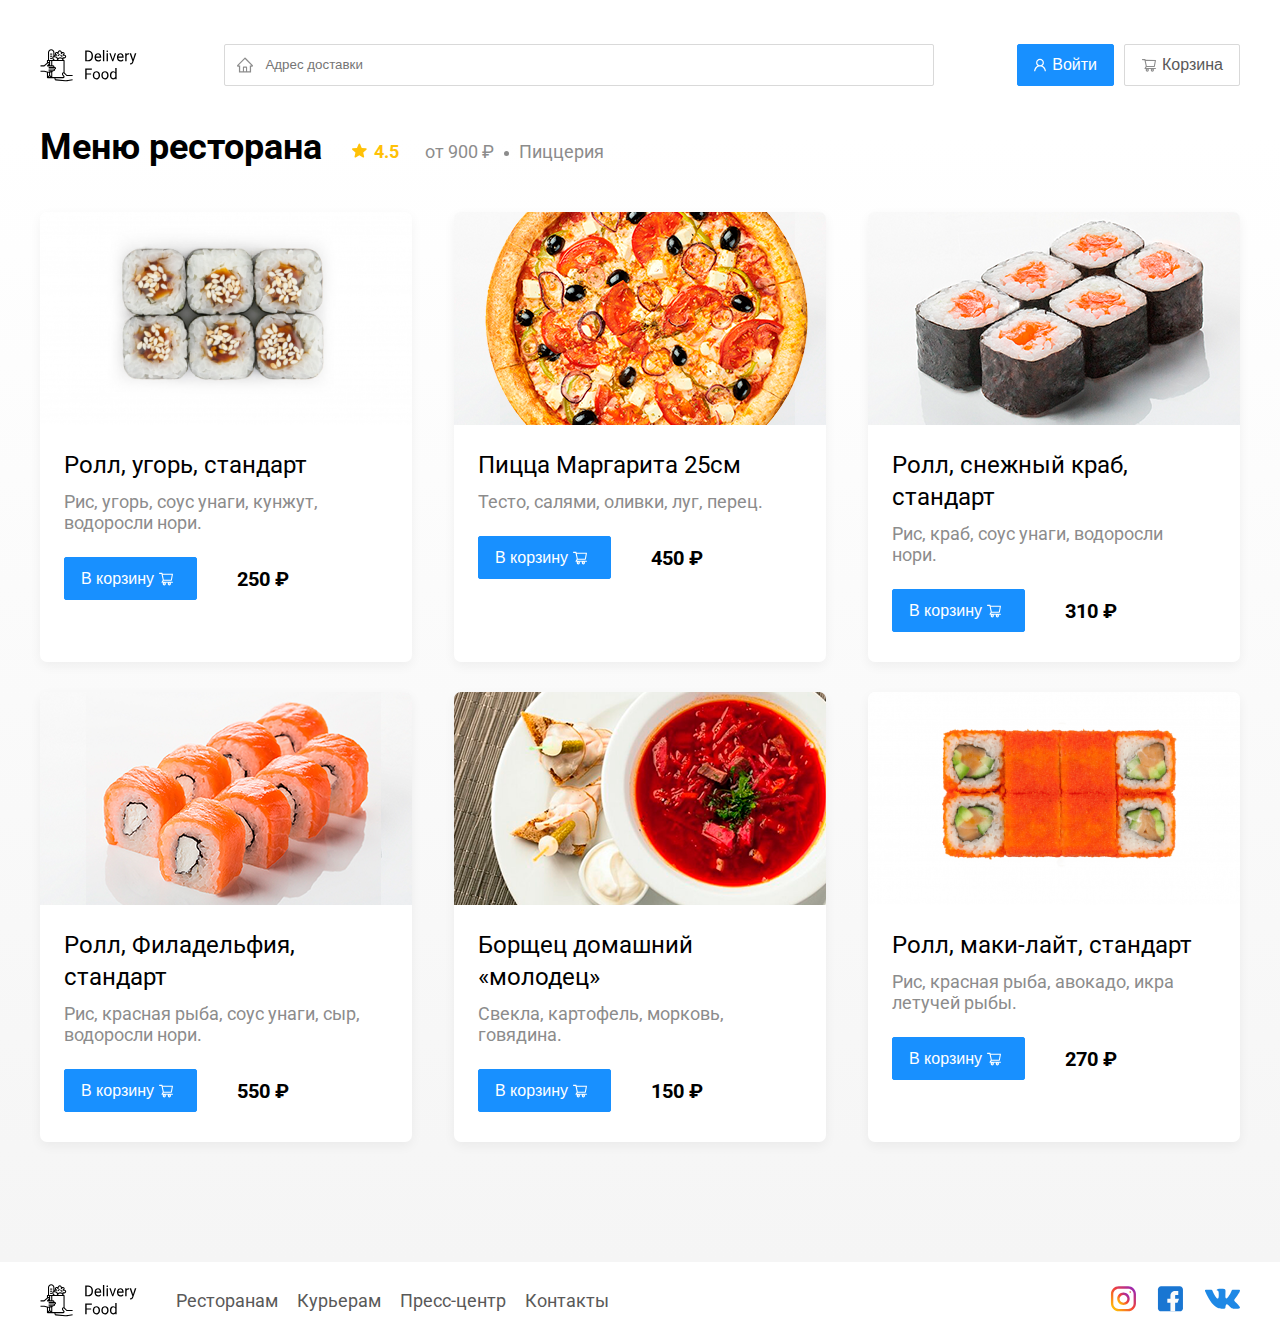
==== restaurant.html @ bb53b207 "Add second page with goods" ====
<!DOCTYPE html>
<html lang="ru">

<head>
    <meta charset="UTF-8" />
    <meta name="viewport" content="width=device-width, initial-scale=1.0" />
    <title>Pizza-burger - доставка еды на дом</title>
    <link
        href="https://fonts.googleapis.com/css2?family=Roboto:ital,wght@0,100;0,300;0,400;0,500;0,700;0,900;1,100;1,300;1,400;1,500;1,700;1,900&display=swap"
        rel="stylesheet">
    <link rel="stylesheet" href="./css/style.css">
    <link rel="stylesheet" href="./css/media.css">
    </link>
</head>

<body>
    <header>
        <div class="container">
            <div class="header">
                <img src="./img/logo.svg" alt="logo" class="logo">
                <input type="text" class="input input-adress" placeholder="Адрес доставки">
                <div class="buttons">
                    <button class="button entry">
                        <img class="btn-icon" src="./img/person.svg" alt="user">
                        <span class="button-text">Войти</span>
                    </button>
                    <button class="button">
                        <img class="btn-icon" src="./img/cart.svg" alt="cart">
                        <span class="button-text">Корзина</span>
                    </button>
                </div>
            </div>
        </div>
    </header>

    <div class="wrapper">
        <div class="container">
            
            <section class="restaurants">
                <div class="restaurants-heading">
                    <h2 class="restaurants-title">Меню ресторана</h2>
                    <div class="card-info">
                        <div class="rating">
                            <img src="./img/star.svg" alt="star"><span>4.5</span>
                        </div>
                        <div class="price">от 900 ₽</div>
                        <div class="category">Пиццерия</div>
                    </div>
                </div>

                <div class="cards">
                    <!-- card -->
                    <div class="card">
                        <img class="card-img" src="./img/food01.png" alt="card-img">
                        <div class="card-text">
                            <div class="card-heading">
                                <h3 class="card-title cart-title-reg">Ролл, угорь, стандарт</h3>
                            </div>
                            <div class="card-info">
                                <div class="ingridients">Рис, угорь, соус унаги, кунжут, водоросли нори.</div>
                            </div>
                            <div class="card-btn">
                                <button class="button entry">В корзину <img class="btn-icon cart-w" src="./img/cart-w.svg" alt="cart"></button>
                                <span class="card-btn-price">250 ₽</span>
                            </div>
                        </div>
                    </div>

                    <!-- card -->
                    <div class="card">
                        <img class="card-img" src="./img/food06.png" alt="card-img">
                        <div class="card-text">
                            <div class="card-heading">
                                <h3 class="card-title cart-title-reg">Пицца Маргарита 25см</h3>
                            </div>
                            <div class="card-info">
                                <div class="ingridients">Тесто, салями, оливки, луг, перец.</div>
                            </div>
                            <div class="card-btn">
                                <button class="button entry">В корзину <img class="btn-icon cart-w" src="./img/cart-w.svg" alt="cart"></button>
                                <span class="card-btn-price">450 ₽</span>
                            </div>
                        </div>
                    </div>

                    <!-- card -->
                    <div class="card">
                        <img class="card-img" src="./img/food03.png" alt="card-img">
                        <div class="card-text">
                            <div class="card-heading">
                                <h3 class="card-title cart-title-reg">Ролл, снежный краб, стандарт</h3>
                            </div>
                            <div class="card-info">
                                <div class="ingridients">Рис, краб, соус унаги, водоросли нори.</div>
                            </div>
                            <div class="card-btn">
                                <button class="button entry">В корзину <img class="btn-icon cart-w" src="./img/cart-w.svg" alt="cart"></button>
                                <span class="card-btn-price">310 ₽</span>
                            </div>
                        </div>
                    </div>

                    <!-- card -->
                    <div class="card">
                        <img class="card-img" src="./img/food04.png" alt="card-img">
                        <div class="card-text">
                            <div class="card-heading">
                                <h3 class="card-title cart-title-reg">Ролл, Филадельфия, стандарт</h3>
                            </div>
                            <div class="card-info">
                                <div class="ingridients">Рис, красная рыба, соус унаги, сыр, водоросли нори.</div>
                            </div>
                            <div class="card-btn">
                                <button class="button entry">В корзину <img class="btn-icon cart-w" src="./img/cart-w.svg" alt="cart"></button>
                                <span class="card-btn-price">550 ₽</span>
                            </div>
                        </div>
                    </div>

                    <!-- card -->
                    <div class="card">
                        <img class="card-img" src="./img/food05.png" alt="card-img">
                        <div class="card-text">
                            <div class="card-heading">
                                <h3 class="card-title cart-title-reg">Борщец домашний «молодец»</h3>
                            </div>
                            <div class="card-info">
                                <div class="ingridients">Свекла, картофель, морковь, говядина.</div>
                            </div>
                            <div class="card-btn">
                                <button class="button entry">В корзину <img class="btn-icon cart-w" src="./img/cart-w.svg" alt="cart"></button>
                                <span class="card-btn-price">150 ₽</span>
                            </div>
                        </div>
                    </div>

                    <!-- card -->
                    <div class="card">
                        <img class="card-img" src="./img/food02.png" alt="card-img">
                        <div class="card-text">
                            <div class="card-heading">
                                <h3 class="card-title cart-title-reg">Ролл, маки-лайт, стандарт</h3>
                            </div>
                            <div class="card-info">
                                <div class="ingridients">Рис, красная рыба, авокадо, икра летучей рыбы.</div>
                            </div>
                            <div class="card-btn">
                                <button class="button entry">В корзину <img class="btn-icon cart-w" src="./img/cart-w.svg" alt="cart"></button>
                                <span class="card-btn-price">270 ₽</span>
                            </div>
                        </div>
                    </div>

                </div>
            </section>
        </div>
    </div>

    <footer class="footer">
        <div class="container">
            <div class="footer-block">
                <img class="footer-logo" src="./img/logo.svg" alt="logo">
                <nav class="footer-nav">
                    <a href="#" class="footer-link">Ресторанам</a>
                    <a href="#" class="footer-link">Курьерам</a>
                    <a href="#" class="footer-link">Пресс-центр</a>
                    <a href="#" class="footer-link">Контакты</a>
                </nav>
                <div class="social-links">
                    <a href="#" class="social-link"><img src="./img/insta.svg" alt=insta""></a>
                    <a href="#" class="social-link"><img src="./img/fb.svg" alt="fb"></a>
                    <a href="#" class="social-link"><img src="./img/vk.svg" alt="vk"></a>
                </div>
            </div>

        </div>

    </footer>


</body>

</html>
---- css/style.css ----
* {
    box-sizing: border-box;
    margin: 0;
    padding: 0;
}

:root {
    --main-font-color: #000;
    --shadow-color: #000;
    --input-border: #D9D9D9;
    --bgrnd-color: #fff;
    --font-cart: #595959;
    --btn-entry-bg: #1890FF;
    --font-entry-color:#fff;
    --font-promo: #302C34;
    --promo-bg: #FFF1B8;
    --tag-bg: #262626;
    --rating-color: #FFC107;
    --card-text-color:  #8C8C8C;
    --link-color: #595959;
}

body {
    font-family: 'Roboto', sans-serif;
    font-weight: 400;
    color: var(--main-font-color);
}

.container {
    max-width: 1200px;
    margin: 0 auto;
}

.wrapper {
    background: linear-gradient(180deg, rgba(245, 245, 245, 0) 1.04%, #F5F5F5 100%);
}

.header {
    display: flex;
    justify-content: space-between;
    align-items: center;
    margin: 44px 0 40px;
}

.input {
    border: 1px solid var(--input-border);
    border-radius: 2px;
    background: var(--bgrnd-color);
    font-style: 16px;
    line-height: 24px;
    background-position: left 11px center;
    padding-left: 40px;
    padding-top: 8px;
    padding-bottom: 8px;
}

.input-adress {
    flex: 0.8;
    background-image: url(../img/home.svg);
    background-repeat: no-repeat;
}

.buttons {
    display: flex;
    align-items: center;
}

.button {
    display: flex;
    align-items: center;
    padding: 8px 16px;
    background: var(--bgrnd-color);
    border: 1px solid var(--input-border);
    border-radius: 2px;
    color: var(--font-cart);
    font-size: 16px;
    line-height: 24px;
}

.entry {
    background: var(--btn-entry-bg);
    color: var(--font-entry-color);
    border: 1px solid var(--btn-entry-bg);
    margin-right: 10px;
}

.btn-icon {
    margin-right: 6px;
}

/* PROMO SECTION*/

.promo {
    box-shadow: 0px 7px 12px rgba(158, 158, 163, 0.1);
    background: var(--promo-bg);
    border-radius: 10px;
    display: flex;
    position: relative;
    overflow: hidden;
    margin-bottom: 56px;
}

.active-img {
    max-width: 600px;
    max-height: 600px;
    width: 100%;
    height: 200%;
    position: absolute;
    top: 10%;
    right: -7%;
}

.active-img {
    -webkit-animation: rotate 15s linear infinite;
    animation: rotate 15s linear infinite;
}

@-webkit-keyframes rotate {
    from {
    -webkit-transform: rotate(0deg);
    transform: rotate(0deg);
    }
    to {
    -webkit-transform: rotate(360deg);
    transform: rotate(360deg);
    }
}

@keyframes rotate {
    from {
    -webkit-transform: rotate(0deg);
    transform: rotate(0deg);
    }
    to {
    -webkit-transform: rotate(360deg);
    transform: rotate(360deg);
    }
}

.promo-text {
    margin: 68px 70px;
    z-index: 99;
}

.promo-title {
    display: block;
    max-width: 400px;
    width: 100%;
    font-size: 39px;
    line-height: 46px;
    font-weight: 700;
    color: var(--font-promo);
    margin-bottom: 15px;
}

.promo-description {
    display: block;
    max-width: 538px;
    width: 100%;
    font-size: 24px;
    line-height: 28px;
    font-weight: 400;
    color: var(--font-promo);
}

/* RESTAURANTS SECTION */

.restaurants-heading {
    display: flex;
    align-items: center;
}

.restaurants-title {
    font-size: 36px;
    line-height: 42px;
    font-weight: 700;
    margin-right: 30px;
}

.input-search {
    /* max-width: 306px;
    width: 100%; */
    flex: 0.7;
    background-image: url(../img/search.svg);
    background-repeat: no-repeat;
    margin-left: auto;
}

/* GOODS SECTION */

.cards {
    display: flex;
    flex-wrap: wrap;
    align-items: stretch;
    justify-content: space-between;
    margin-top: 44px;
    padding-bottom: 90px;
}

a.card h3.card-title {
    color: var(--main-font-color);
}

a.card h3.card-title:hover {
    color: var(--link-color);
}

.card {
    /*max-width: 384px;
    width: 100%;*/
    flex-basis: 31%;
    border-radius: 7px;
    background: var(--bgrnd-color);
    box-shadow: 0px 4px 12px rgba(0, 0, 0, 0.05);
    overflow: hidden;
    margin-bottom: 30px;
    text-decoration: none;
}


.card-img {
    object-fit: cover;
}

.card:hover {
    opacity: 0.8;
}

.card-text {
    padding: 20px 24px 30px;
}

.card-heading {
    display: flex;
    justify-content: space-between;
    align-items: flex-start;
}

.card-title {
    font-weight: 700;
    font-size: 24px;
    line-height: 32px;
    padding-right: 10px;
}

.cart-title-reg {
    font-weight: 400;
}

.card-tag {
    display: block;
    width: 65px;
    background: var(--tag-bg);
    border-radius: 2px;
    color: var(--font-entry-color);
    font-size: 12px;
    line-height: 1.5;
    text-align: center;
    padding: 5px;
    white-space: nowrap;
}

.card-info {
    display: flex;
    justify-content: flex-start;
    align-items: center;
    margin-top: 10px;
}    

.rating {
    margin-right: 26px;
    white-space: nowrap;
}

.rating > img {
    margin-right: 7px;
}

.rating > span {
    font-weight: 700;
    font-size: 18px;
    line-height: 32px;
    color: var(--rating-color);
}

.price {
    white-space: nowrap;
}

.price, .category  {
    font-size: 18px;
    line-height: 32px;
    color: var(--card-text-color);
    margin-right: 10px;
}

.category {
    text-overflow: ellipsis;
    overflow: hidden;
    white-space: nowrap;
}

.category:before {
    content: '';
    width: 5px;
    height: 5px;
    background: var(--card-text-color);
    display: inline-block;
    vertical-align: middle;
    border-radius: 50%;
    margin-right: 10px;
}

.ingridients {
    font-size: 18px;
    line-height: 21px;
    color: var(--card-text-color);
    margin-right: 10px;
    margin-bottom: 24px;
}

.cart-w {
    margin-left: 4px;
}

.card-btn {
    display: flex;
    align-items: center;
}

.card-btn-price {
    font-weight: 700;
    font-size: 20px;
    line-height: 32px;
    margin-left: 30px;
}

/* FOOTER */

.footer {
    padding: 20px 0;
}

.footer-block {
    display: flex;
    align-items: center;
    justify-content: space-between;
}

.footer-link {
    display: inline-block;
    text-decoration: none;
    color: var(--link-color);
    font-size: 18px;
    line-height: 21px;
}

.footer-nav {
    margin-right: auto;
    margin-left: 35px;
}

.footer-link:not(:last-child) {
    margin-right: 15px;
}

.social-links {
    display: flex;
    align-items: center;
}

.social-link:not(:last-child) {
    margin-right: 21px;
}
---- css/media.css ----
@media (max-width: 1210px) {
    .container {
        max-width: 960px;
    }
    
    .promo > img.active-img {
        max-width: 400px;
        max-height: 400px;
    }

    .promo-description {
        max-width: 350px;
    }

    .cards {
        padding-bottom: 45px;
    }
}

@media (max-width: 992px) {
    .container {
        max-width: 750px;
    }

    .card {
        flex-basis: 49%;
    }

    .promo-title {
        max-width: 330px;
        font-size: 30px;
        line-height: 35px;
    }

    .promo-description {
        font-size: 18px;
    }

    .restaurants-title {
        font-size: 30px;
    }

    .footer-link {
        font-size: 16px;
    }

}

@media (max-width: 768px) {
    .container {
        max-width: 660px;
    }

    .promo > img.active-img {
        max-width: 250px;
        max-height: 250px;
    }

    .card-info {
        flex-wrap: wrap;
    }

    .raiting {
        flex-basis: 100%;
    }

    .footer-block {
        flex-direction: column;
    }

    .footer-nav {
        margin: 20px auto;
        text-align: center;
    }
}

@media (max-width: 578px) {
    .container {
        width: 90%;
    }

    .promo {
        margin-bottom: 25px;
    }

    .promo-text {
        margin: 30px;
    }

    .promo-title {
        max-width: 300px;
        font-size: 20px;
        line-height: 25px;
    }

    .promo-description {
        font-size: 16px;
        max-width: 270px;
        line-height: 24px;
    }

    .restaurants-title {
        font-size: 23px;
        line-height: 20px;
    }

    .header {
        flex-wrap: wrap;
    }

    .input-adress {
        margin-top: 15px;
        order: 5;
        flex: 1;
    }

    .card {
        flex-basis: 99%;
    }

    .card-title {
        font-size: 22px;
    }

    .card-img {
        width: 100%;
    }

    .footer-link {
        font-size: 16px;
    }

}

@media (max-width: 480px) {

    .button-text {
        display: none;
    }

    .btn-icon {
        margin-right: 0;
    }

    .active-img {
        display: none;
    }

    .restaurants-heading {
        flex-direction: column;
    }

    .input-search {
        margin-top: 15px;
        flex: 1;
    }

    .cards {
        padding-bottom: 10px;
    }

}
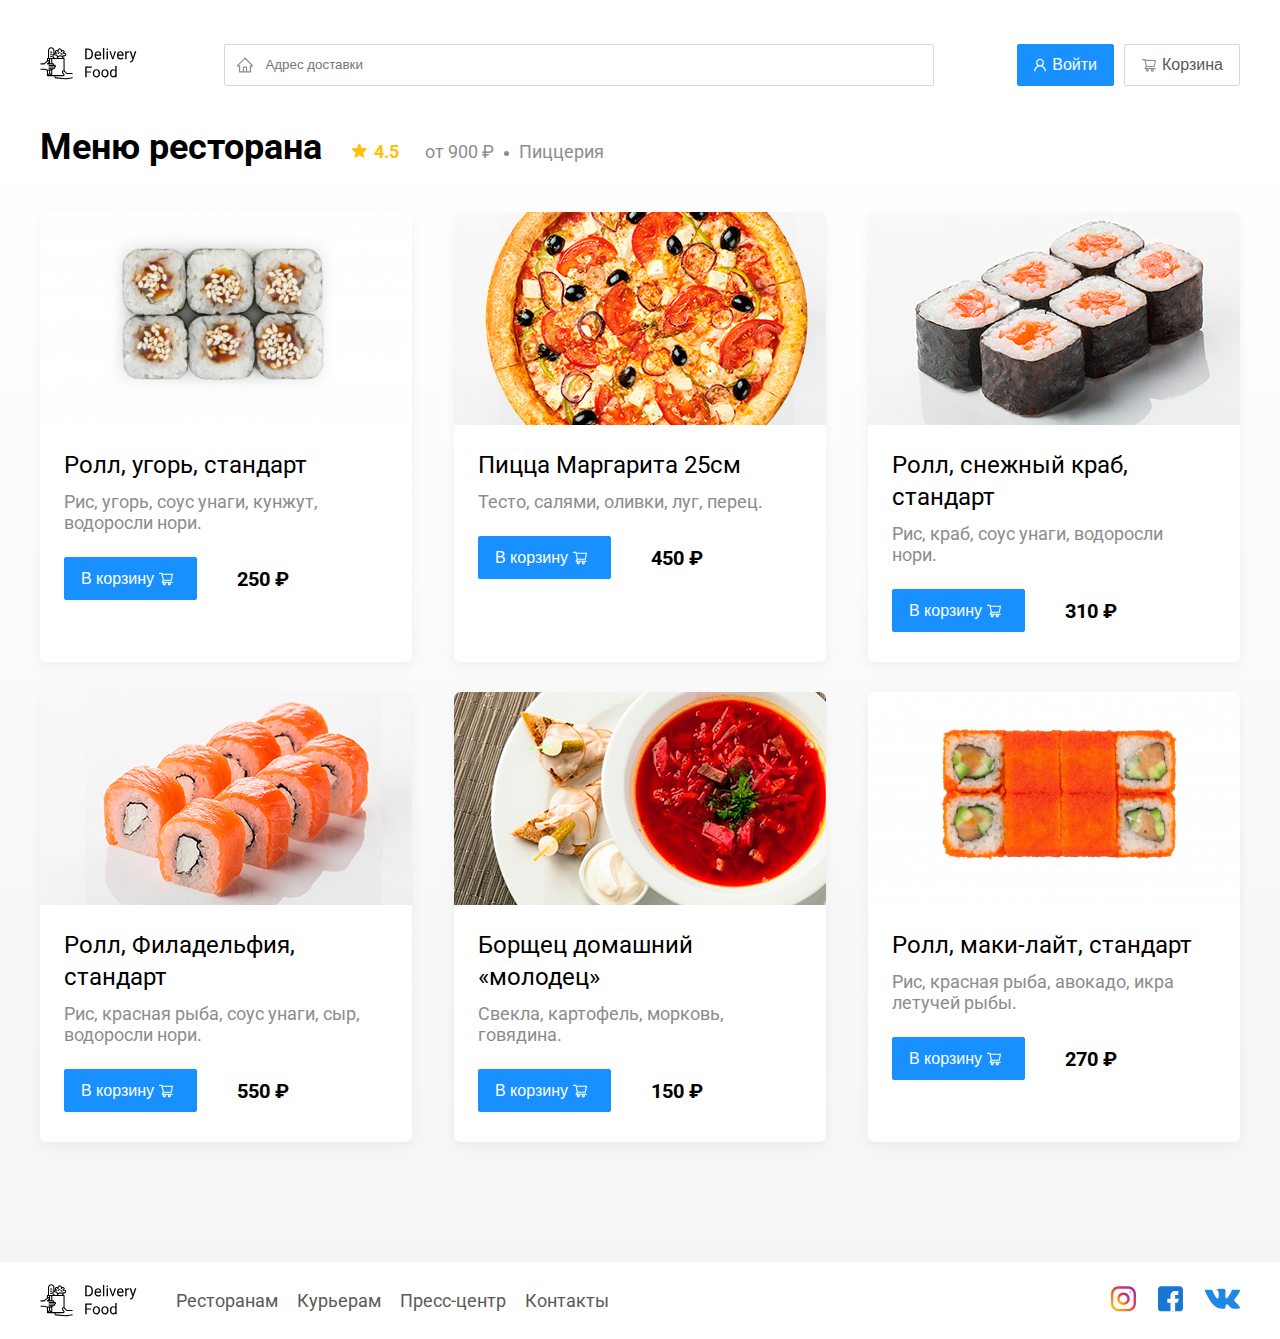
==== commit 444e0797: "Add modal window for a cart and some animation" ====
--- a/restaurant.html
+++ b/restaurant.html
@@ -8,6 +8,7 @@
     <link
         href="https://fonts.googleapis.com/css2?family=Roboto:ital,wght@0,100;0,300;0,400;0,500;0,700;0,900;1,100;1,300;1,400;1,500;1,700;1,900&display=swap"
         rel="stylesheet">
+    <link rel="stylesheet" href="./css/animate.min.css">
     <link rel="stylesheet" href="./css/style.css">
     <link rel="stylesheet" href="./css/media.css">
     </link>
@@ -17,14 +18,16 @@
     <header>
         <div class="container">
             <div class="header">
-                <img src="./img/logo.svg" alt="logo" class="logo">
+                <a href="index.html" class="logo">
+                    <img class="animate__animated animate__tada" src="./img/logo.svg" alt="logo">
+                </a>
                 <input type="text" class="input input-adress" placeholder="Адрес доставки">
                 <div class="buttons">
                     <button class="button entry">
                         <img class="btn-icon" src="./img/person.svg" alt="user">
                         <span class="button-text">Войти</span>
                     </button>
-                    <button class="button">
+                    <button class="button cart-btn">
                         <img class="btn-icon" src="./img/cart.svg" alt="cart">
                         <span class="button-text">Корзина</span>
                     </button>
@@ -50,7 +53,7 @@
 
                 <div class="cards">
                     <!-- card -->
-                    <div class="card">
+                    <div class="card animate__animated animate__fadeIn">
                         <img class="card-img" src="./img/food01.png" alt="card-img">
                         <div class="card-text">
                             <div class="card-heading">
@@ -67,7 +70,7 @@
                     </div>
 
                     <!-- card -->
-                    <div class="card">
+                    <div class="card animate__animated animate__fadeIn">
                         <img class="card-img" src="./img/food06.png" alt="card-img">
                         <div class="card-text">
                             <div class="card-heading">
@@ -84,7 +87,7 @@
                     </div>
 
                     <!-- card -->
-                    <div class="card">
+                    <div class="card animate__animated animate__fadeIn">
                         <img class="card-img" src="./img/food03.png" alt="card-img">
                         <div class="card-text">
                             <div class="card-heading">
@@ -101,7 +104,7 @@
                     </div>
 
                     <!-- card -->
-                    <div class="card">
+                    <div class="card animate__animated animate__fadeIn">
                         <img class="card-img" src="./img/food04.png" alt="card-img">
                         <div class="card-text">
                             <div class="card-heading">
@@ -118,7 +121,7 @@
                     </div>
 
                     <!-- card -->
-                    <div class="card">
+                    <div class="card animate__animated animate__fadeIn">
                         <img class="card-img" src="./img/food05.png" alt="card-img">
                         <div class="card-text">
                             <div class="card-heading">
@@ -135,7 +138,7 @@
                     </div>
 
                     <!-- card -->
-                    <div class="card">
+                    <div class="card animate__animated animate__fadeIn">
                         <img class="card-img" src="./img/food02.png" alt="card-img">
                         <div class="card-text">
                             <div class="card-heading">
@@ -177,7 +180,92 @@
 
     </footer>
 
-
+<div class="modal">
+    <div class="modal-dialog">
+        <div class="modal-header">
+            <h3 class="modal-title">Корзина</h3>
+            <button class="close">&times;</button>
+        </div>
+        <div class="modal-body">
+            <!-- cart position-->
+            <div class="foods-row">
+                <span class="food-name">Ролл, угорь, стандарт</span>
+                <span class="food-price">250 ₽</span>
+                <div class="food-counter">
+                    <button class="counter-button">-</button>
+                    <span class="counter">1</span>
+                    <button class="counter-button">-</button>
+                </div>
+            </div>
+
+            <!-- cart position-->
+            <div class="foods-row">
+                <span class="food-name">Ролл, угорь, стандарт</span>
+                <span class="food-price">250 ₽</span>
+                <div class="food-counter">
+                    <button class="counter-button">-</button>
+                    <span class="counter">1</span>
+                    <button class="counter-button">+</button>
+                </div>
+            </div>
+
+            <!-- cart position-->
+            <div class="foods-row">
+                <span class="food-name">Ролл, угорь, стандарт</span>
+                <span class="food-price">250 ₽</span>
+                <div class="food-counter">
+                    <button class="counter-button">-</button>
+                    <span class="counter">1</span>
+                    <button class="counter-button">+</button>
+                </div>
+            </div>
+
+            <!-- cart position-->
+            <div class="foods-row">
+                <span class="food-name">Ролл, угорь, стандарт</span>
+                <span class="food-price">250 ₽</span>
+                <div class="food-counter">
+                    <button class="counter-button">-</button>
+                    <span class="counter">1</span>
+                    <button class="counter-button">+</button>
+                </div>
+            </div>
+
+            <!-- cart position-->
+            <div class="foods-row">
+                <span class="food-name">Ролл, угорь, стандарт</span>
+                <span class="food-price">250 ₽</span>
+                <div class="food-counter">
+                    <button class="counter-button">-</button>
+                    <span class="counter">1</span>
+                    <button class="counter-button">+</button>
+                </div>
+            </div>
+
+            <!-- cart position-->
+            <div class="foods-row">
+                <span class="food-name">Ролл, угорь, стандарт</span>
+                <span class="food-price">250 ₽</span>
+                <div class="food-counter">
+                    <button class="counter-button">-</button>
+                    <span class="counter">1</span>
+                    <button class="counter-button">+</button>
+                </div>
+            </div>
+            
+        </div>
+        <div class="modal-footer">
+            <span class="modal-price-tag">
+                1250 ₽
+            </span>
+            <div class="footer-button">
+                <button class="button entry">Оформить заказ</button>
+                <button class="button">Отмена</button>
+            </div>
+        </div>
+    </div> 
+</div>
+<script src="./js/script.js"></script>
 </body>
 
 </html>--- a/css/style.css
+++ b/css/style.css
@@ -18,6 +18,9 @@
     --rating-color: #FFC107;
     --card-text-color:  #8C8C8C;
     --link-color: #595959;
+    --modal-color: rgba(0, 0, 0, 0.4);
+    --cart-border: #40A9FF;
+    --price-cart-btn: #262626;
 }
 
 body {
@@ -75,6 +78,8 @@
     color: var(--font-cart);
     font-size: 16px;
     line-height: 24px;
+    outline: none;
+    cursor: pointer;
 }
 
 .entry {
@@ -139,7 +144,6 @@
 
 .promo-text {
     margin: 68px 70px;
-    z-index: 99;
 }
 
 .promo-title {
@@ -371,4 +375,104 @@
 
 .social-link:not(:last-child) {
     margin-right: 21px;
+}
+
+
+/* MODAL */
+
+.modal {
+    display: none;
+    position: fixed;
+    left: 0;
+    top: 0;
+    width: 100%;
+    height: 100%;
+    background: var(--modal-color);
+}
+
+.open {
+    display: flex;
+}
+
+.modal-dialog {
+    max-width: 780px;
+    width: 90%;
+    background: var(--bgrnd-color);
+    border-radius: 5px;
+    margin: auto;
+    padding: 40px 45px;
+}
+
+.modal-header, .foods-row, .modal-footer, .footer-button {
+    display: flex;
+    justify-content: space-between;
+    align-items: center;
+}
+
+.modal-title {
+    font-weight: 700;
+    font-size: 36px;
+    line-height: 42px;
+}
+
+.close {
+    border: 0;
+    background: transparent;
+    font-size: 36px;
+    font-weight: 500;
+    cursor: pointer;
+    outline: none;
+}
+
+.foods-row {
+    padding-bottom: 10px;
+    padding-top: 10px;
+    border-bottom:1px solid var(--input-border);
+}
+
+.food-name {
+    font-size: 18px;
+    line-height: 32px;
+}
+
+.food-price {
+    font-weight: 700;
+    font-size: 20px;
+    line-height: 32px;
+    margin-left: auto;
+    margin-right: 47px;
+}
+
+.modal-body {
+    margin-top: 45px;
+}
+
+.counter-button {
+    background: transparent;
+    border: 1px solid var(--cart-border);
+    color: var(--cart-border);
+    border-radius: 2px;
+    padding: 15px 20px;
+}
+
+.counter {
+    font-size: 16px;
+    line-height: 24px;
+    margin: 0 10px;
+}
+
+
+.modal-footer {
+    margin-top: 52px;
+}
+
+.modal-price-tag {
+    background: var(--price-cart-btn);
+    border-radius: 5px;
+    font-weight: 700;
+    font-size: 20px;
+    line-height: 23px;
+    color: var(--font-entry-color);
+    text-align: center;
+    padding: 15px 20px;
 }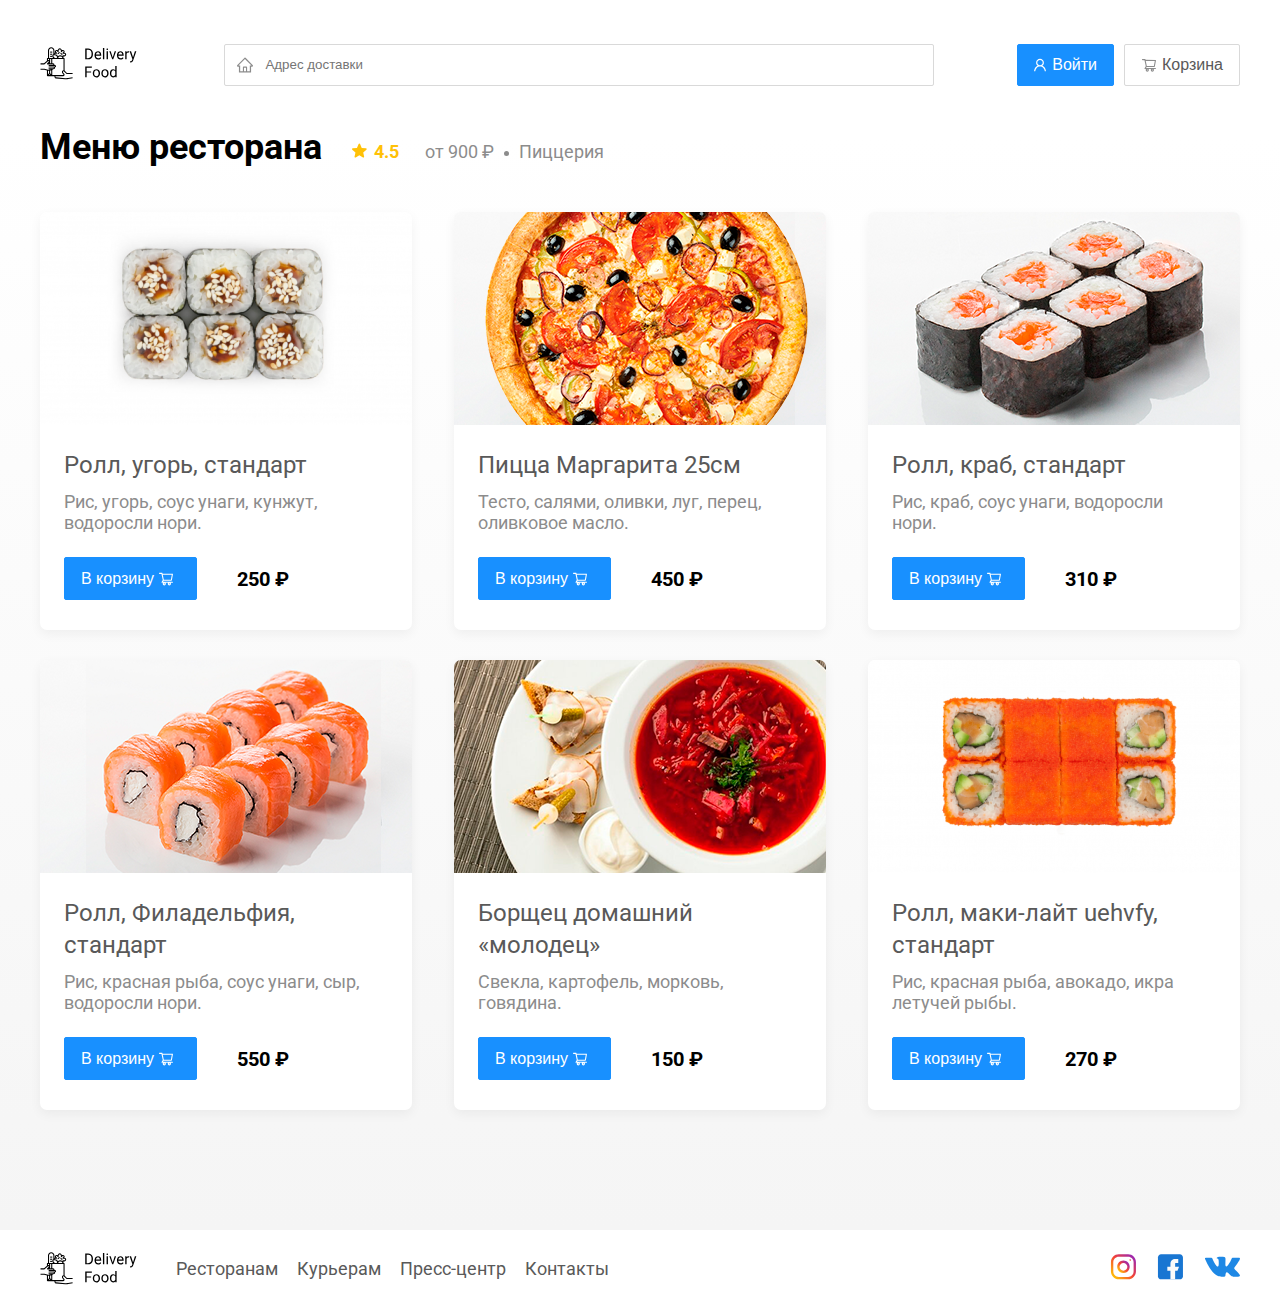
==== commit 2ff3ad36: "Fix some little bugs" ====
--- a/restaurant.html
+++ b/restaurant.html
@@ -77,7 +77,7 @@
                                 <h3 class="card-title cart-title-reg">Пицца Маргарита 25см</h3>
                             </div>
                             <div class="card-info">
-                                <div class="ingridients">Тесто, салями, оливки, луг, перец.</div>
+                                <div class="ingridients">Тесто, салями, оливки, луг, перец, оливковое масло.</div>
                             </div>
                             <div class="card-btn">
                                 <button class="button entry">В корзину <img class="btn-icon cart-w" src="./img/cart-w.svg" alt="cart"></button>
@@ -91,7 +91,7 @@
                         <img class="card-img" src="./img/food03.png" alt="card-img">
                         <div class="card-text">
                             <div class="card-heading">
-                                <h3 class="card-title cart-title-reg">Ролл, снежный краб, стандарт</h3>
+                                <h3 class="card-title cart-title-reg">Ролл, краб, стандарт</h3>
                             </div>
                             <div class="card-info">
                                 <div class="ingridients">Рис, краб, соус унаги, водоросли нори.</div>
@@ -142,7 +142,7 @@
                         <img class="card-img" src="./img/food02.png" alt="card-img">
                         <div class="card-text">
                             <div class="card-heading">
-                                <h3 class="card-title cart-title-reg">Ролл, маки-лайт, стандарт</h3>
+                                <h3 class="card-title cart-title-reg">Ролл, маки-лайт uehvfy, стандарт</h3>
                             </div>
                             <div class="card-info">
                                 <div class="ingridients">Рис, красная рыба, авокадо, икра летучей рыбы.</div>
--- a/css/style.css
+++ b/css/style.css
@@ -218,7 +218,19 @@
     box-shadow: 0px 4px 12px rgba(0, 0, 0, 0.05);
     overflow: hidden;
     margin-bottom: 30px;
+    cursor: pointer;
+}
+
+.link-card {
     text-decoration: none;
+}
+
+div.card > a.link-card:hover {
+    opacity: 0.8;
+}
+
+div.card:hover {
+    opacity: 0.8;
 }
 
 
@@ -226,9 +238,7 @@
     object-fit: cover;
 }
 
-.card:hover {
-    opacity: 0.8;
-}
+
 
 .card-text {
     padding: 20px 24px 30px;
@@ -245,6 +255,7 @@
     font-size: 24px;
     line-height: 32px;
     padding-right: 10px;
+    color: var(--font-cart);
 }
 
 .cart-title-reg {
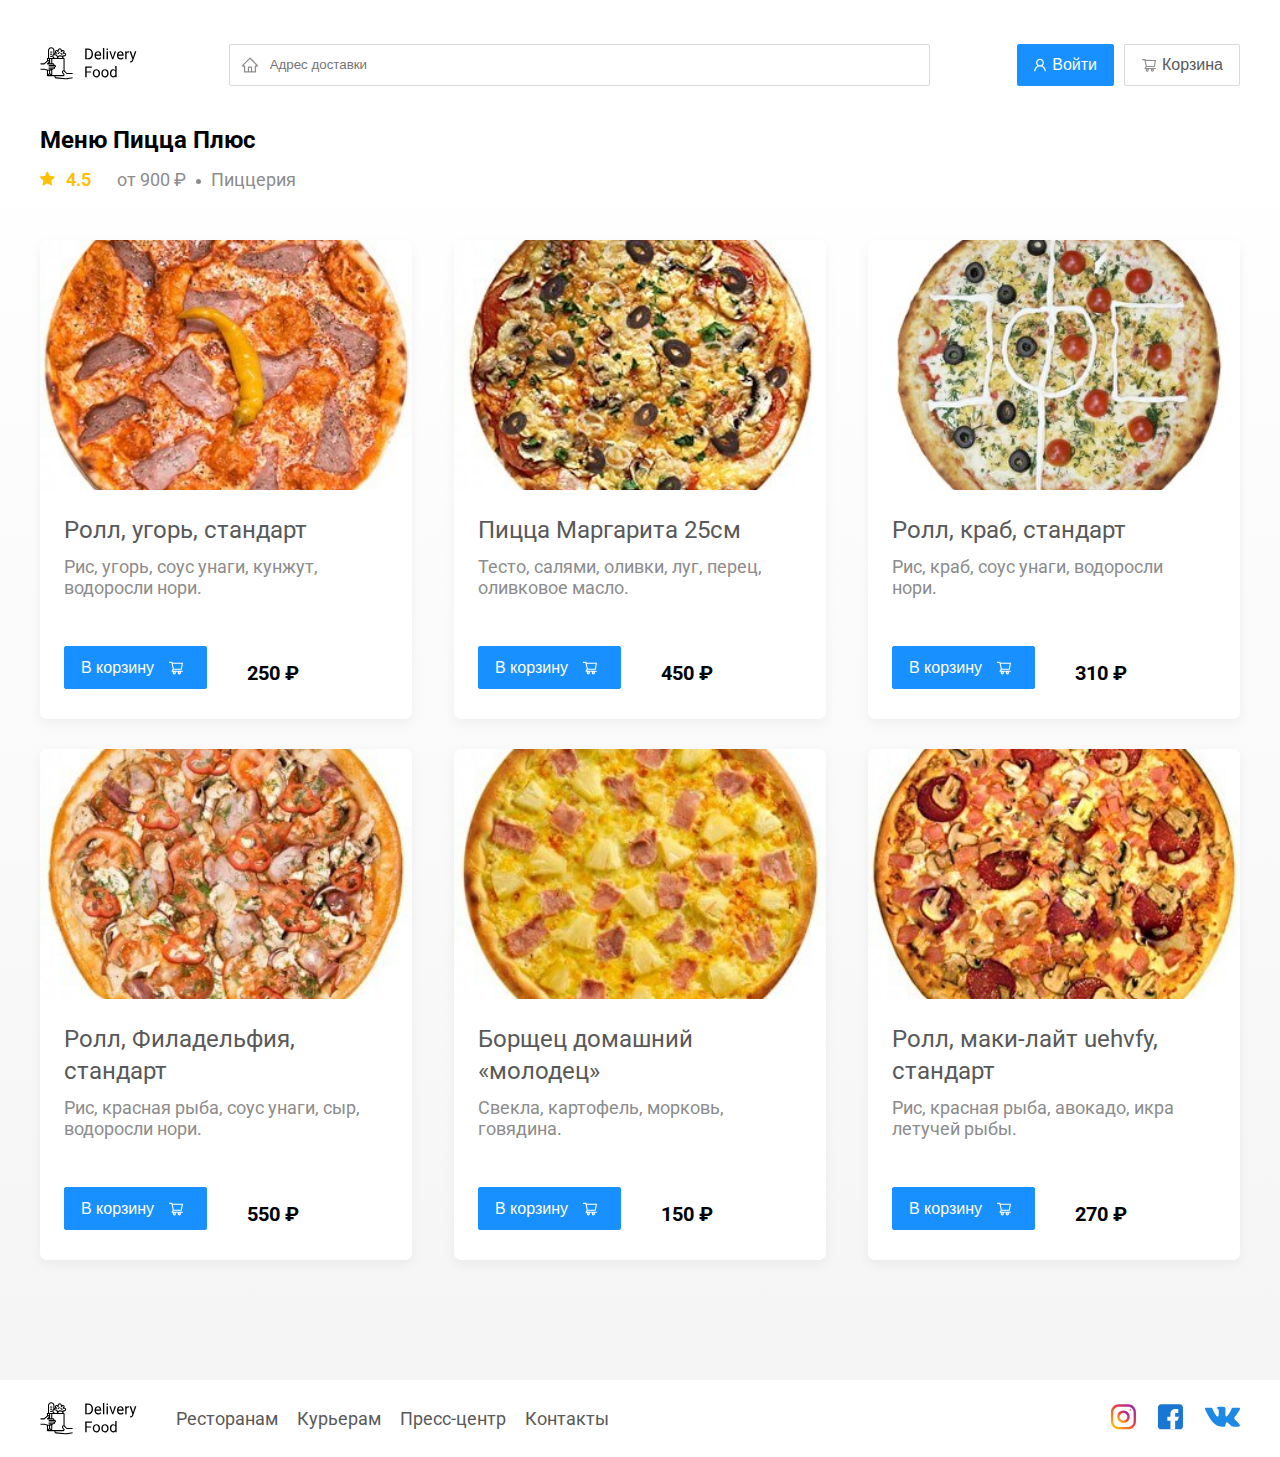
==== commit 31b51f17: "Prepare html to JS  logic" ====
--- a/restaurant.html
+++ b/restaurant.html
@@ -15,141 +15,160 @@
 </head>
 
 <body>
-    <header>
         <div class="container">
-            <div class="header">
+            <header class="header">
                 <a href="index.html" class="logo">
                     <img class="animate__animated animate__tada" src="./img/logo.svg" alt="logo">
                 </a>
-                <input type="text" class="input input-adress" placeholder="Адрес доставки">
+                <label class="address">
+                    <input type="text" class="input input-address" placeholder="Адрес доставки"/>
+                </label>
                 <div class="buttons">
-                    <button class="button entry">
+                    <button class="button button-primary button-auth">
                         <img class="btn-icon" src="./img/person.svg" alt="user">
                         <span class="button-text">Войти</span>
                     </button>
-                    <button class="button cart-btn">
+                    <button class="button" id="cart-button">
                         <img class="btn-icon" src="./img/cart.svg" alt="cart">
                         <span class="button-text">Корзина</span>
                     </button>
                 </div>
-            </div>
-        </div>
-    </header>
-
-    <div class="wrapper">
+            </header>
+        </div>
+
+    <main class="main">
         <div class="container">
             
-            <section class="restaurants">
-                <div class="restaurants-heading">
-                    <h2 class="restaurants-title">Меню ресторана</h2>
+            <section class="menu">
+                <div class="section-heading">
+                    <h2 class="section-title">Меню Пицца Плюс</h2>
                     <div class="card-info">
                         <div class="rating">
-                            <img src="./img/star.svg" alt="star"><span>4.5</span>
+                            <img src="./img/star.svg" alt="star">
+                            <span>4.5</span>
                         </div>
                         <div class="price">от 900 ₽</div>
                         <div class="category">Пиццерия</div>
                     </div>
                 </div>
 
-                <div class="cards">
-                    <!-- card -->
-                    <div class="card animate__animated animate__fadeIn">
-                        <img class="card-img" src="./img/food01.png" alt="card-img">
+                <div class="cards cards-menu">
+                    <!-- card -->
+                    <div class="card animate__animated animate__fadeIn">
+                        <img class="card-image" src="img/pizza-plus/pizza-vesuvius.jpg" alt="card-img">
                         <div class="card-text">
                             <div class="card-heading">
                                 <h3 class="card-title cart-title-reg">Ролл, угорь, стандарт</h3>
                             </div>
                             <div class="card-info">
-                                <div class="ingridients">Рис, угорь, соус унаги, кунжут, водоросли нори.</div>
-                            </div>
-                            <div class="card-btn">
-                                <button class="button entry">В корзину <img class="btn-icon cart-w" src="./img/cart-w.svg" alt="cart"></button>
-                                <span class="card-btn-price">250 ₽</span>
-                            </div>
-                        </div>
-                    </div>
-
-                    <!-- card -->
-                    <div class="card animate__animated animate__fadeIn">
-                        <img class="card-img" src="./img/food06.png" alt="card-img">
+                                <div class="ingredients">Рис, угорь, соус унаги, кунжут, водоросли нори.</div>
+                            </div>
+                            <div class="card-buttons">
+                                <button class="button button-primary button-add-cart">
+                                    <span class="button-card-text">В корзину</span>
+                                    <img class="btn-icon cart-w" src="./img/cart-w.svg" alt="cart">
+                                </button>
+                                <span class="card-price-bold">250 ₽</span>
+                            </div>
+                        </div>
+                    </div>
+
+                    <!-- card -->
+                    <div class="card animate__animated animate__fadeIn">
+                        <img class="card-image" src="img/pizza-plus/pizza-girls.jpg" alt="card-img">
                         <div class="card-text">
                             <div class="card-heading">
                                 <h3 class="card-title cart-title-reg">Пицца Маргарита 25см</h3>
                             </div>
                             <div class="card-info">
-                                <div class="ingridients">Тесто, салями, оливки, луг, перец, оливковое масло.</div>
-                            </div>
-                            <div class="card-btn">
-                                <button class="button entry">В корзину <img class="btn-icon cart-w" src="./img/cart-w.svg" alt="cart"></button>
-                                <span class="card-btn-price">450 ₽</span>
-                            </div>
-                        </div>
-                    </div>
-
-                    <!-- card -->
-                    <div class="card animate__animated animate__fadeIn">
-                        <img class="card-img" src="./img/food03.png" alt="card-img">
+                                <div class="ingredients">Тесто, салями, оливки, луг, перец, оливковое масло.</div>
+                            </div>
+                            <div class="card-buttons">
+                                <button class="button button-primary button-add-cart">
+                                    <span class="button-card-text">В корзину</span>
+                                    <img class="btn-icon cart-w" src="./img/cart-w.svg" alt="cart">
+                                </button>
+                                <span class="card-price-bold">450 ₽</span>
+                            </div>
+                        </div>
+                    </div>
+
+                    <!-- card -->
+                    <div class="card animate__animated animate__fadeIn">
+                        <img class="card-image" src="img/pizza-plus/pizza-oleole.jpg" alt="card-img">
                         <div class="card-text">
                             <div class="card-heading">
                                 <h3 class="card-title cart-title-reg">Ролл, краб, стандарт</h3>
                             </div>
                             <div class="card-info">
-                                <div class="ingridients">Рис, краб, соус унаги, водоросли нори.</div>
-                            </div>
-                            <div class="card-btn">
-                                <button class="button entry">В корзину <img class="btn-icon cart-w" src="./img/cart-w.svg" alt="cart"></button>
-                                <span class="card-btn-price">310 ₽</span>
-                            </div>
-                        </div>
-                    </div>
-
-                    <!-- card -->
-                    <div class="card animate__animated animate__fadeIn">
-                        <img class="card-img" src="./img/food04.png" alt="card-img">
+                                <div class="ingredients">Рис, краб, соус унаги, водоросли нори.</div>
+                            </div>
+                            <div class="card-buttons">
+                                <button class="button button-primary button-add-cart">
+                                    <span class="button-card-text">В корзину</span>
+                                    <img class="btn-icon cart-w" src="./img/cart-w.svg" alt="cart">
+                                </button>
+                                <span class="card-price-bold">310 ₽</span>
+                            </div>
+                        </div>
+                    </div>
+
+                    <!-- card -->
+                    <div class="card animate__animated animate__fadeIn">
+                        <img class="card-image" src="img/pizza-plus/pizza-plus.jpg" alt="card-img">
                         <div class="card-text">
                             <div class="card-heading">
                                 <h3 class="card-title cart-title-reg">Ролл, Филадельфия, стандарт</h3>
                             </div>
                             <div class="card-info">
-                                <div class="ingridients">Рис, красная рыба, соус унаги, сыр, водоросли нори.</div>
-                            </div>
-                            <div class="card-btn">
-                                <button class="button entry">В корзину <img class="btn-icon cart-w" src="./img/cart-w.svg" alt="cart"></button>
-                                <span class="card-btn-price">550 ₽</span>
-                            </div>
-                        </div>
-                    </div>
-
-                    <!-- card -->
-                    <div class="card animate__animated animate__fadeIn">
-                        <img class="card-img" src="./img/food05.png" alt="card-img">
+                                <div class="ingredients">Рис, красная рыба, соус унаги, сыр, водоросли нори.</div>
+                            </div>
+                            <div class="card-buttons">
+                                <button class="button button-primary button-add-cart">
+                                    <span class="button-card-text">В корзину</span> 
+                                    <img class="btn-icon cart-w" src="./img/cart-w.svg" alt="cart">
+                                </button>
+                                <span class="card-price-bold">550 ₽</span>
+                            </div>
+                        </div>
+                    </div>
+
+                    <!-- card -->
+                    <div class="card animate__animated animate__fadeIn">
+                        <img class="card-image" src="img/pizza-plus/pizza-hawaiian.jpg" alt="card-img">
                         <div class="card-text">
                             <div class="card-heading">
                                 <h3 class="card-title cart-title-reg">Борщец домашний «молодец»</h3>
                             </div>
                             <div class="card-info">
-                                <div class="ingridients">Свекла, картофель, морковь, говядина.</div>
-                            </div>
-                            <div class="card-btn">
-                                <button class="button entry">В корзину <img class="btn-icon cart-w" src="./img/cart-w.svg" alt="cart"></button>
-                                <span class="card-btn-price">150 ₽</span>
-                            </div>
-                        </div>
-                    </div>
-
-                    <!-- card -->
-                    <div class="card animate__animated animate__fadeIn">
-                        <img class="card-img" src="./img/food02.png" alt="card-img">
+                                <div class="ingredients">Свекла, картофель, морковь, говядина.</div>
+                            </div>
+                            <div class="card-buttons">
+                                <button class="button button-primary button-add-cart">
+                                    <span class="button-card-text">В корзину</span>
+                                    <img class="btn-icon cart-w" src="./img/cart-w.svg" alt="cart">
+                                </button>
+                                <span class="card-price-bold">150 ₽</span>
+                            </div>
+                        </div>
+                    </div>
+
+                    <!-- card -->
+                    <div class="card animate__animated animate__fadeIn">
+                        <img class="card-image" src="img/pizza-plus/pizza-classic.jpg" alt="card-img">
                         <div class="card-text">
                             <div class="card-heading">
                                 <h3 class="card-title cart-title-reg">Ролл, маки-лайт uehvfy, стандарт</h3>
                             </div>
                             <div class="card-info">
-                                <div class="ingridients">Рис, красная рыба, авокадо, икра летучей рыбы.</div>
-                            </div>
-                            <div class="card-btn">
-                                <button class="button entry">В корзину <img class="btn-icon cart-w" src="./img/cart-w.svg" alt="cart"></button>
-                                <span class="card-btn-price">270 ₽</span>
+                                <div class="ingredients">Рис, красная рыба, авокадо, икра летучей рыбы.</div>
+                            </div>
+                            <div class="card-buttons">
+                                <button class="button button-primary button-add-cart">
+                                    <span class="button-card-text">В корзину</span> 
+                                    <img class="btn-icon cart-w" src="./img/cart-w.svg" alt="cart">
+                                </button>
+                                <span class="card-price-bold">270 ₽</span>
                             </div>
                         </div>
                     </div>
@@ -157,12 +176,12 @@
                 </div>
             </section>
         </div>
-    </div>
+    </main>
 
     <footer class="footer">
         <div class="container">
             <div class="footer-block">
-                <img class="footer-logo" src="./img/logo.svg" alt="logo">
+                <img class="footer-logo logo" src="./img/logo.svg" alt="logo">
                 <nav class="footer-nav">
                     <a href="#" class="footer-link">Ресторанам</a>
                     <a href="#" class="footer-link">Курьерам</a>
@@ -180,91 +199,93 @@
 
     </footer>
 
-<div class="modal">
-    <div class="modal-dialog">
-        <div class="modal-header">
-            <h3 class="modal-title">Корзина</h3>
-            <button class="close">&times;</button>
-        </div>
-        <div class="modal-body">
-            <!-- cart position-->
-            <div class="foods-row">
-                <span class="food-name">Ролл, угорь, стандарт</span>
-                <span class="food-price">250 ₽</span>
-                <div class="food-counter">
-                    <button class="counter-button">-</button>
-                    <span class="counter">1</span>
-                    <button class="counter-button">-</button>
-                </div>
-            </div>
-
-            <!-- cart position-->
-            <div class="foods-row">
-                <span class="food-name">Ролл, угорь, стандарт</span>
-                <span class="food-price">250 ₽</span>
-                <div class="food-counter">
-                    <button class="counter-button">-</button>
-                    <span class="counter">1</span>
-                    <button class="counter-button">+</button>
-                </div>
-            </div>
-
-            <!-- cart position-->
-            <div class="foods-row">
-                <span class="food-name">Ролл, угорь, стандарт</span>
-                <span class="food-price">250 ₽</span>
-                <div class="food-counter">
-                    <button class="counter-button">-</button>
-                    <span class="counter">1</span>
-                    <button class="counter-button">+</button>
-                </div>
-            </div>
-
-            <!-- cart position-->
-            <div class="foods-row">
-                <span class="food-name">Ролл, угорь, стандарт</span>
-                <span class="food-price">250 ₽</span>
-                <div class="food-counter">
-                    <button class="counter-button">-</button>
-                    <span class="counter">1</span>
-                    <button class="counter-button">+</button>
-                </div>
-            </div>
-
-            <!-- cart position-->
-            <div class="foods-row">
-                <span class="food-name">Ролл, угорь, стандарт</span>
-                <span class="food-price">250 ₽</span>
-                <div class="food-counter">
-                    <button class="counter-button">-</button>
-                    <span class="counter">1</span>
-                    <button class="counter-button">+</button>
-                </div>
-            </div>
-
-            <!-- cart position-->
-            <div class="foods-row">
-                <span class="food-name">Ролл, угорь, стандарт</span>
-                <span class="food-price">250 ₽</span>
-                <div class="food-counter">
-                    <button class="counter-button">-</button>
-                    <span class="counter">1</span>
-                    <button class="counter-button">+</button>
-                </div>
-            </div>
-            
-        </div>
-        <div class="modal-footer">
-            <span class="modal-price-tag">
-                1250 ₽
-            </span>
-            <div class="footer-button">
-                <button class="button entry">Оформить заказ</button>
-                <button class="button">Отмена</button>
-            </div>
-        </div>
-    </div> 
-</div>
+    <div class="modal modal-cart">
+        <div class="modal-dialog">
+            <div class="modal-header">
+                <h3 class="modal-title">Корзина</h3>
+                <button class="close">&times;</button>
+            </div>
+            <div class="modal-body">
+                <!-- cart position-->
+                <div class="food-row">
+                    <span class="food-name">Ролл, угорь, стандарт</span>
+                    <span class="food-price">250 ₽</span>
+                    <div class="food-counter">
+                        <button class="counter-button">-</button>
+                        <span class="counter">1</span>
+                        <button class="counter-button">-</button>
+                    </div>
+                </div>
+
+                <!-- cart position-->
+                <div class="food-row">
+                    <span class="food-name">Ролл, угорь, стандарт</span>
+                    <span class="food-price">250 ₽</span>
+                    <div class="food-counter">
+                        <button class="counter-button">-</button>
+                        <span class="counter">1</span>
+                        <button class="counter-button">+</button>
+                    </div>
+                </div>
+
+                <!-- cart position-->
+                <div class="food-row">
+                    <span class="food-name">Ролл, угорь, стандарт</span>
+                    <span class="food-price">250 ₽</span>
+                    <div class="food-counter">
+                        <button class="counter-button">-</button>
+                        <span class="counter">1</span>
+                        <button class="counter-button">+</button>
+                    </div>
+                </div>
+
+                <!-- cart position-->
+                <div class="food-row">
+                    <span class="food-name">Ролл, угорь, стандарт</span>
+                    <span class="food-price">250 ₽</span>
+                    <div class="food-counter">
+                        <button class="counter-button">-</button>
+                        <span class="counter">1</span>
+                        <button class="counter-button">+</button>
+                    </div>
+                </div>
+
+                <!-- cart position-->
+                <div class="food-row">
+                    <span class="food-name">Ролл, угорь, стандарт</span>
+                    <span class="food-price">250 ₽</span>
+                    <div class="food-counter">
+                        <button class="counter-button">-</button>
+                        <span class="counter">1</span>
+                        <button class="counter-button">+</button>
+                    </div>
+                </div>
+
+                <!-- cart position-->
+                <div class="food-row">
+                    <span class="food-name">Ролл, угорь, стандарт</span>
+                    <span class="food-price">250 ₽</span>
+                    <div class="food-counter">
+                        <button class="counter-button">-</button>
+                        <span class="counter">1</span>
+                        <button class="counter-button">+</button>
+                    </div>
+                </div>
+
+            </div>
+            <div class="modal-footer">
+                <span class="modal-price-tag">
+                    1250 ₽
+                </span>
+                <div class="footer-button">
+                    <button class="button button-primary">Оформить заказ</button>
+                    <button class="button">Отмена</button>
+                </div>
+            </div>
+        </div>
+    </div>
+
+
 <script src="./js/script.js"></script>
 </body>
 
--- a/css/style.css
+++ b/css/style.css
@@ -34,7 +34,7 @@
     margin: 0 auto;
 }
 
-.wrapper {
+.main {
     background: linear-gradient(180deg, rgba(245, 245, 245, 0) 1.04%, #F5F5F5 100%);
 }
 
@@ -57,8 +57,13 @@
     padding-bottom: 8px;
 }
 
-.input-adress {
+.address {
     flex: 0.8;
+}
+
+
+.input-address {
+    width: 100%;
     background-image: url(../img/home.svg);
     background-repeat: no-repeat;
 }
@@ -82,11 +87,17 @@
     cursor: pointer;
 }
 
-.entry {
-    background: var(--btn-entry-bg);
-    color: var(--font-entry-color);
-    border: 1px solid var(--btn-entry-bg);
+.button-primary {
+    background: #1890ff;
+    border: 1px solid #1890ff;
+    color: #fff;
     margin-right: 10px;
+}
+
+.button-primary:hover {
+    background: #ffffff;
+    border: 1px solid #d9d9d9;
+    color: #595959;
 }
 
 .btn-icon {
@@ -103,6 +114,7 @@
     position: relative;
     overflow: hidden;
     margin-bottom: 56px;
+    padding: 68px 70px;
 }
 
 .active-img {
@@ -142,9 +154,9 @@
     }
 }
 
-.promo-text {
-    margin: 68px 70px;
-}
+.promo-description {
+    margin: 68px 30px;
+} 
 
 .promo-title {
     display: block;
@@ -157,7 +169,7 @@
     margin-bottom: 15px;
 }
 
-.promo-description {
+.promo-text {
     display: block;
     max-width: 538px;
     width: 100%;
@@ -181,9 +193,12 @@
     margin-right: 30px;
 }
 
+.search {
+    margin-left: auto;
+}
+
 .input-search {
-    /* max-width: 306px;
-    width: 100%; */
+    width: 300px;
     flex: 0.7;
     background-image: url(../img/search.svg);
     background-repeat: no-repeat;
@@ -212,20 +227,22 @@
 .card {
     /*max-width: 384px;
     width: 100%;*/
-    flex-basis: 31%;
-    border-radius: 7px;
     background: var(--bgrnd-color);
     box-shadow: 0px 4px 12px rgba(0, 0, 0, 0.05);
+    border-radius: 7px;
     overflow: hidden;
     margin-bottom: 30px;
+    flex-basis: 31%;
     cursor: pointer;
-}
-
-.link-card {
     text-decoration: none;
 }
 
-div.card > a.link-card:hover {
+.card-restaurant {
+    text-decoration: none;
+    cursor: pointer
+}
+
+.card-restaurant:hover {
     opacity: 0.8;
 }
 
@@ -234,11 +251,11 @@
 }
 
 
-.card-img {
+.card-image {
+    width: 100%;
+    height: 250px;
     object-fit: cover;
 }
-
-
 
 .card-text {
     padding: 20px 24px 30px;
@@ -326,14 +343,6 @@
     margin-right: 10px;
 }
 
-.ingridients {
-    font-size: 18px;
-    line-height: 21px;
-    color: var(--card-text-color);
-    margin-right: 10px;
-    margin-bottom: 24px;
-}
-
 .cart-w {
     margin-left: 4px;
 }
@@ -348,6 +357,73 @@
     font-size: 20px;
     line-height: 32px;
     margin-left: 30px;
+}
+
+/* HIDE MENU */
+
+.hide {
+    display: none;
+}
+
+.card-title-reg {
+    font-weight: 400;
+}
+
+.ingredients {
+    color: var(--card-text-color);
+    font-size: 18px;
+    line-height: 21px;
+    margin-right: 10px;
+    margin-bottom: 24px;
+}
+
+.card-buttons {
+    display: flex;
+    margin-top: 24px;
+    flex-grow: 1;
+    align-items: flex-end;
+}
+
+.button-card-text {
+    margin-right: 10px;
+}
+
+.button .button-cart-svg {
+    width: 24px;
+    height: 24px;
+    background-color: #595959;
+    -webkit-mask: url("../img/icon/shopping-cart.svg") no-repeat 50% 50%;
+    mask: url("../img/icon/shopping-cart.svg") no-repeat 50% 50%;
+    background-repeat: no-repeat;
+}
+
+.button-primary .button-cart-svg {
+    background-color: #fff;
+}
+
+.button:hover .button-cart-svg {
+    background-color: #fff;
+}
+
+.button-primary:hover .button-cart-svg {
+    background-color: #595959;
+}
+
+.card-price-bold {
+    font-weight: bold;
+    font-size: 20px;
+    line-height: 32px;
+    margin-left: 30px;
+}
+
+.button-cart {
+    display: none;
+    margin: 0 5px;
+}
+
+.button-out {
+    display: none;
+    margin: 0 5px;
 }
 
 /* FOOTER */
@@ -414,7 +490,7 @@
     padding: 40px 45px;
 }
 
-.modal-header, .foods-row, .modal-footer, .footer-button {
+.modal-header, .food-row, .modal-footer, .footer-button {
     display: flex;
     justify-content: space-between;
     align-items: center;
@@ -435,7 +511,7 @@
     outline: none;
 }
 
-.foods-row {
+.food-row {
     padding-bottom: 10px;
     padding-top: 10px;
     border-bottom:1px solid var(--input-border);
@@ -486,4 +562,50 @@
     color: var(--font-entry-color);
     text-align: center;
     padding: 15px 20px;
+}
+
+/* MODAL AUTH */
+
+.modal-auth {
+    display: none;
+    position: fixed;
+    left: 0;
+    top: 0;
+    width: 100%;
+    height: 100%;
+    background: rgba(0, 0, 0, 0.4);
+    z-index: 999;
+}
+
+.modal-dialog {
+    max-width: 780px;
+    width: 95%;
+    background: #ffffff;
+    border-radius: 5px;
+    margin: auto;
+    padding: 40px 45px;
+}
+
+.modal-dialog-auth {
+    width: auto;
+    position: relative;
+}
+
+.label-auth {
+    display: block;
+    margin: 30px;
+}
+
+.label-auth span {
+    width: 80px;
+    display: inline-block;
+}
+
+.close-auth {
+    font-size: 36px;
+    border: none;
+    background-color: transparent;
+    position: absolute;
+    top: 10px;
+    right: 20px;
 }